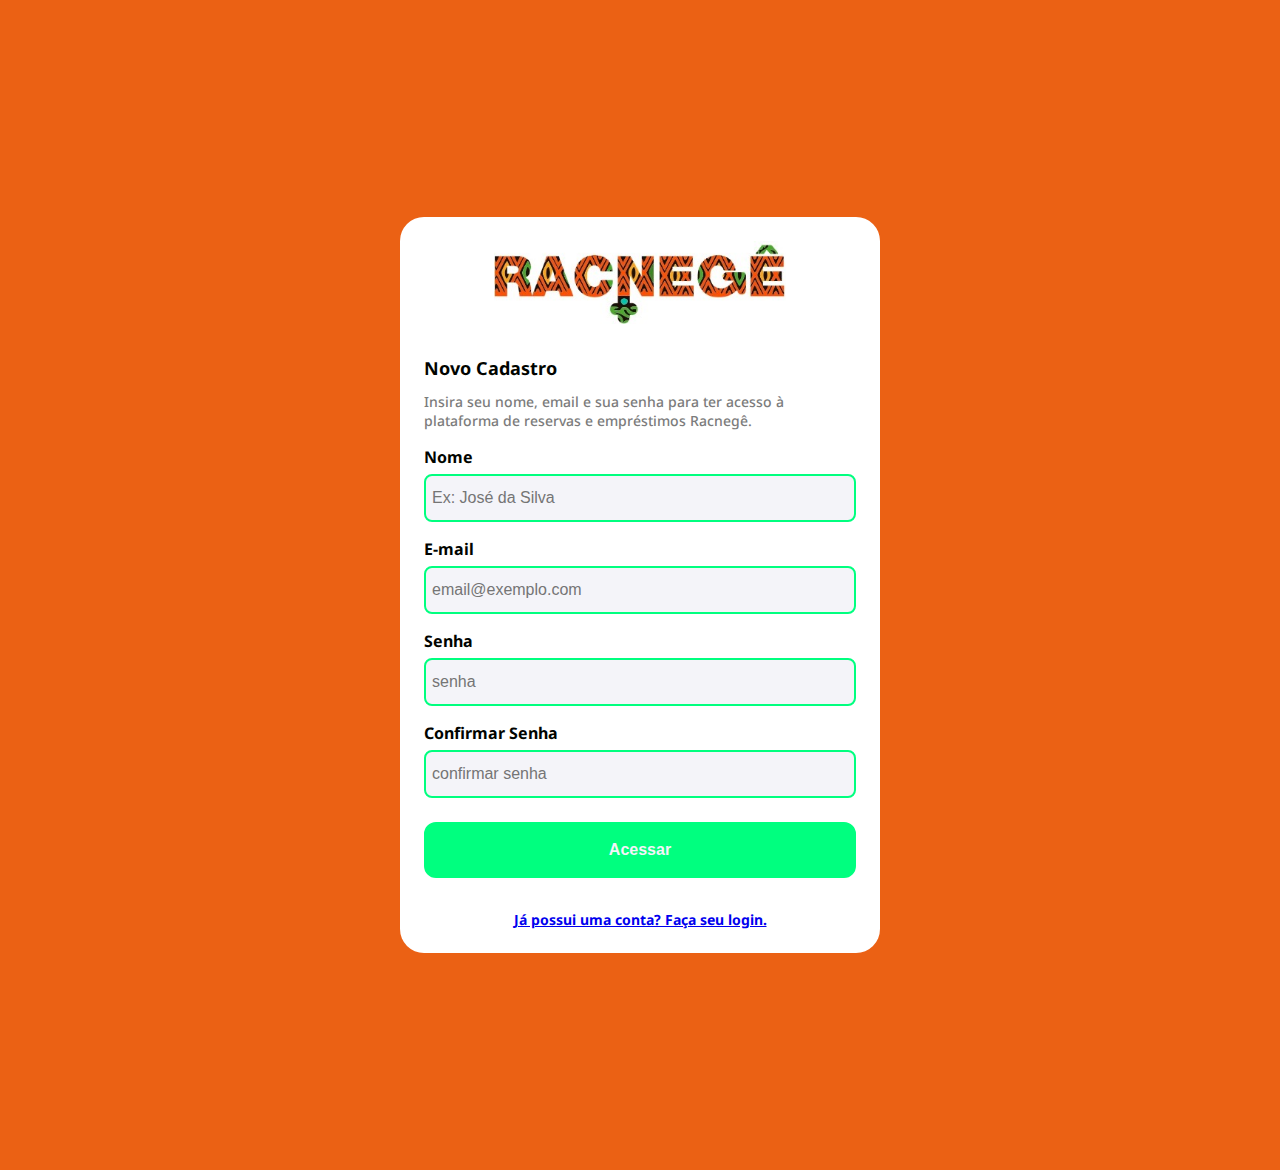
==== src/pages/index.html @ 7f32ebb6 "feat:implemented UI for register" ====
<!DOCTYPE html>
<html lang="pt-br">
  <head>
    <meta charset="UTF-8" />
    <title>Cadastro - Racnegê</title>
    <link rel="stylesheet" href="../../style.css" />
  </head>
  <body>
    <div class="auth-container-register">
      <div class="auth-content">
        <div class="auth-content-container">
          <img class="logo" src="../images/logo-racnege.jpg" />
          <h3 class="full-width text-left mt-larger">Novo Cadastro</h3>
          <p class="mt-small">
            Insira seu nome, email e sua senha para ter acesso à plataforma de
            reservas e empréstimos Racnegê.
          </p>
          <label class="mt" for="input-name">Nome</label>
          <input
            class="mt-smaller"
            id="input-name"
            name="input-name"
            placeholder="Ex: José da Silva"
          />
          <label class="mt" for="input-email">E-mail</label>
          <input
            class="mt-smaller"
            id="input-email"
            name="input-email"
            placeholder="email@exemplo.com"
          />
          <label class="mt" for="input-senha">Senha</label>
          <input
            class="mt-smaller"
            id="input-senha"
            name="input-senha"
            placeholder="senha"
          />
          <label class="mt" for="input-confirma-senha">Confirmar Senha</label>
          <input
            class="mt-smaller"
            id="input-confirma-senha"
            name="input-confirma-senha"
            placeholder="confirmar senha"
          />
          <button class="full-width mt-large">Acessar</button>
          <a href="../../index.html" class="mt-larger"
            >Já possui uma conta? Faça seu login.</a
          >
        </div>
      </div>
    </div>
  </body>
</html>
---- style.css ----
@import url("https://fonts.googleapis.com/css2?family=Montserrat:ital,wght@0,100..900;1,100..900&family=Noto+Sans:ital,wght@0,100..900;1,100..900&display=swap");

body {
  margin: 0px;
  padding: 0px;
  font-family: "Noto Sans", sans-serif;
  color: #010400;
}

h1 {
  font-size: 40px;
  font-weight: bolder;
  margin: 0px;
  padding: 0px;
}

h2 {
  font-size: 24px;
  font-weight: bold;
  margin: 0px;
  padding: 0px;
}

h3 {
  font-size: 18px;
  font-weight: bold;
  margin: 0px;
  padding: 0px;
}

h4 {
  font-size: 16px;
  color: #7c7c7c;
  font-weight: 700;
  margin: 0px;
  padding: 0px;
}

p {
  font-size: 14px;
  color: #7c7c7c;
  font-weight: 500;
  margin: 0px;
  padding: 0px;
}

label {
  width: 100%;
  font-weight: 700;
}

a {
  font-size: 14px;
  font-weight: 700;
  text-decoration: underline;
}

button {
  background-color: #00ff7f;
  width: 432px;
  height: 56px;
  border-radius: 12px;
  color: #f4f4f9;
  font-size: 16px;
  font-weight: bold;
  border-style: solid;
  border-color: #00ff7f;
  border-width: 2px;
  cursor: pointer;
}

input {
  background-color: #f4f4f9;
  width: 100%;
  height: 48px;
  border-color: #00ff7f;
  border-width: 2px;
  border-style: solid;
  border-radius: 8px;
  color: #010400;
  font-size: 16px;
  padding: 6px;
  box-sizing: border-box;
}

.full-width {
  width: 100%;
}

.text-center {
  text-align: center;
}

.text-left {
  text-align: left;
}

.mt {
  margin-top: 16px;
}

.mt-larger {
  margin-top: 32px;
}

.mt-large {
  margin-top: 24px;
}

.mt-small {
  margin-top: 12px;
}

.mt-smaller {
  margin-top: 6px;
}

.logo {
  width: 292px;
  height: auto;
}

.auth-container {
  width: 100vw;
  height: 100vh;
  display: flex;
  align-items: center;
  justify-content: center;
  background-color: #eb6114;
}

.auth-container-register {
  width: 100vw;
  height: 130vh;
  display: flex;
  align-items: center;
  justify-content: center;
  background-color: #eb6114;
}

.auth-content {
  display: flex;
  align-items: center;
  justify-content: center;
  width: 480px;
  height: auto;
  min-height: 570px;
  border-radius: 24px;
  background-color: #ffffff;
}

.auth-content-container {
  display: flex;
  flex-direction: column;
  align-items: center;
  justify-content: center;
  width: 100%;
  height: 100%;
  padding: 24px;
}
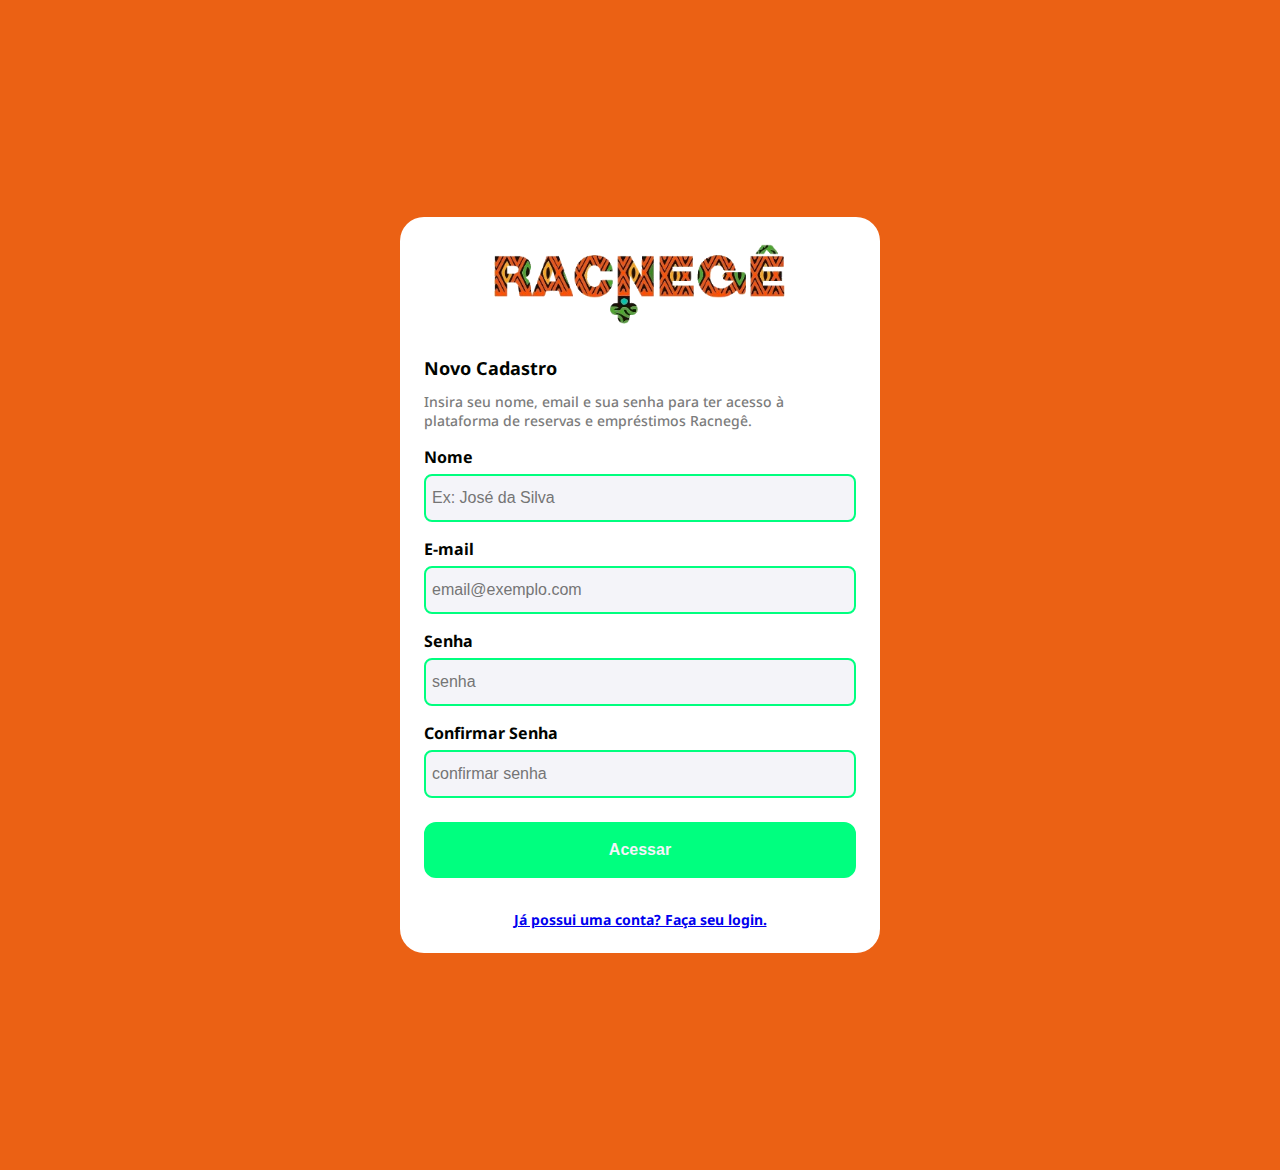
==== commit 9586300b: "feat:including image" ====
--- a/src/pages/index.html
+++ b/src/pages/index.html
@@ -9,7 +9,7 @@
     <div class="auth-container-register">
       <div class="auth-content">
         <div class="auth-content-container">
-          <img class="logo" src="../images/logo-racnege.jpg" />
+          <img class="logo" src="../images/logo-racnege.png" />
           <h3 class="full-width text-left mt-larger">Novo Cadastro</h3>
           <p class="mt-small">
             Insira seu nome, email e sua senha para ter acesso à plataforma de
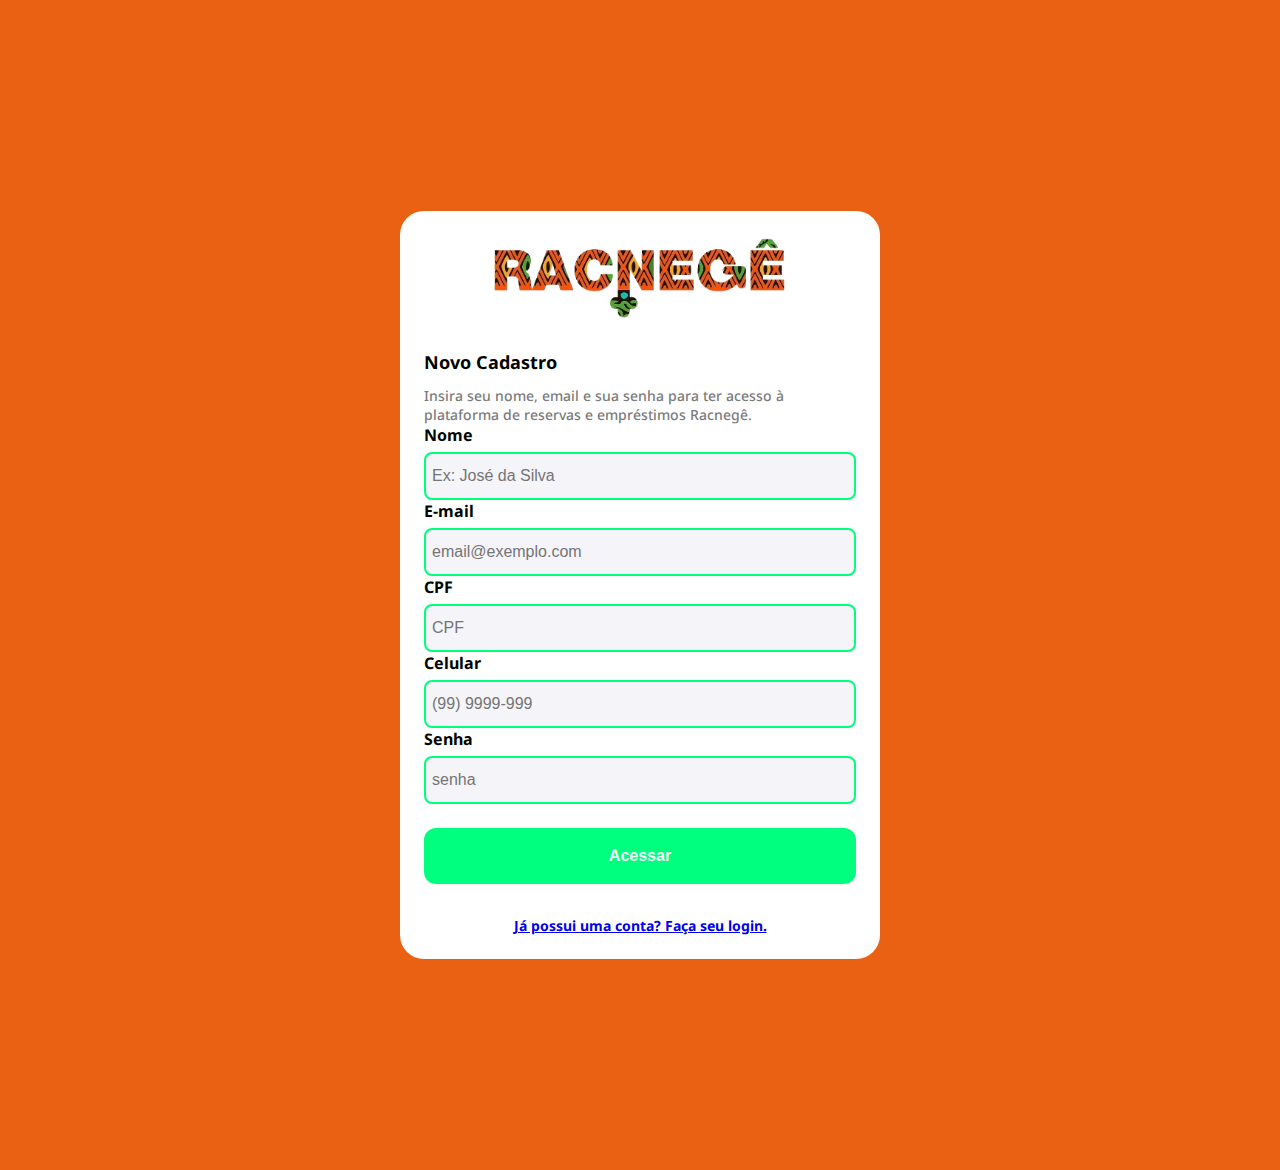
==== commit dc89f87a: "feat:Test Api" ====
--- a/src/pages/index.html
+++ b/src/pages/index.html
@@ -4,47 +4,62 @@
     <meta charset="UTF-8" />
     <title>Cadastro - Racnegê</title>
     <link rel="stylesheet" href="../../style.css" />
+    <link rel="stylesheet" href="../../mobile.css" />
+    <script src="index.js"></script>
   </head>
   <body>
     <div class="auth-container-register">
-      <div class="auth-content">
+      <div class="auth-content mobile-auth-content-register">
         <div class="auth-content-container">
           <img class="logo" src="../images/logo-racnege.png" />
-          <h3 class="full-width text-left mt-larger">Novo Cadastro</h3>
+          <h3 class="full-width text-left mt-larger mobile-mt-larger">
+            Novo Cadastro
+          </h3>
           <p class="mt-small">
             Insira seu nome, email e sua senha para ter acesso à plataforma de
             reservas e empréstimos Racnegê.
           </p>
-          <label class="mt" for="input-name">Nome</label>
-          <input
-            class="mt-smaller"
-            id="input-name"
-            name="input-name"
-            placeholder="Ex: José da Silva"
-          />
-          <label class="mt" for="input-email">E-mail</label>
-          <input
-            class="mt-smaller"
-            id="input-email"
-            name="input-email"
-            placeholder="email@exemplo.com"
-          />
-          <label class="mt" for="input-senha">Senha</label>
-          <input
-            class="mt-smaller"
-            id="input-senha"
-            name="input-senha"
-            placeholder="senha"
-          />
-          <label class="mt" for="input-confirma-senha">Confirmar Senha</label>
-          <input
-            class="mt-smaller"
-            id="input-confirma-senha"
-            name="input-confirma-senha"
-            placeholder="confirmar senha"
-          />
-          <button class="full-width mt-large">Acessar</button>
-          <a href="../../index.html" class="mt-larger"
+          <form id="form-register">
+            <label class="mt mobile-mt-large" for="input-name">Nome</label>
+            <input
+              class="mt-smaller mobile-mt"
+              id="input-name"
+              name="input-name"
+              placeholder="Ex: José da Silva"
+            />
+            <label class="mt mobile-mt-large" for="input-email">E-mail</label>
+            <input
+              class="mt-smaller mobile-mt"
+              id="input-email"
+              name="input-email"
+              placeholder="email@exemplo.com"
+            />
+            <label class="mt mobile-mt-large" for="input-cpf">CPF</label>
+            <input
+              class="mt-smaller mobile-mt"
+              id="input-cpf"
+              name="input-cpf"
+              placeholder="CPF"
+            />
+            <label class="mt mobile-mt-large" for="input-phone">Celular</label>
+            <input
+              class="mt-smaller mobile-mt"
+              id="input-phone"
+              name="input-phone"
+              placeholder="(99) 9999-999"
+            />
+            <label class="mt mobile-mt-large" for="input-senha">Senha</label>
+            <input
+              class="mt-smaller mobile-mt"
+              id="input-senha"
+              name="input-senha"
+              placeholder="senha"
+            />
+            <button class="full-width mt-large mobile-mt-larger">
+              Acessar
+            </button>
+          </form>
+          <a href="../../index.html" class="mt-larger mobile-mt-larger"
             >Já possui uma conta? Faça seu login.</a
           >
         </div>
--- a/mobile.css
+++ b/mobile.css
@@ -0,0 +1,61 @@
+@media only screen and (max-device-width: 450px) {
+  h3 {
+    font-size: 32px;
+  }
+
+  p {
+    font-size: 22px;
+  }
+
+  label {
+    font-size: 24px;
+  }
+
+  a {
+    font-size: 22px;
+  }
+
+  button {
+    width: 432px;
+    height: 92px;
+    font-size: 32px;
+    font-weight: bold;
+  }
+
+  input {
+    width: 100%;
+    height: 92px;
+    font-size: 24px;
+  }
+
+  .mobile-mt {
+    margin-top: 20px;
+  }
+
+  .mobile-mt-larger {
+    margin-top: 56px;
+  }
+
+  .mobile-mt-large {
+    margin-top: 28px;
+  }
+
+  .logo {
+    width: 450px;
+    height: auto;
+  }
+
+  .auth-container-register {
+    width: 100vw;
+    height: 110vh;
+  }
+
+  .auth-content {
+    width: 720px;
+    height: 65vh;
+  }
+  .mobile-auth-content-register {
+    width: 720px;
+    height: 85vh;
+  }
+}
